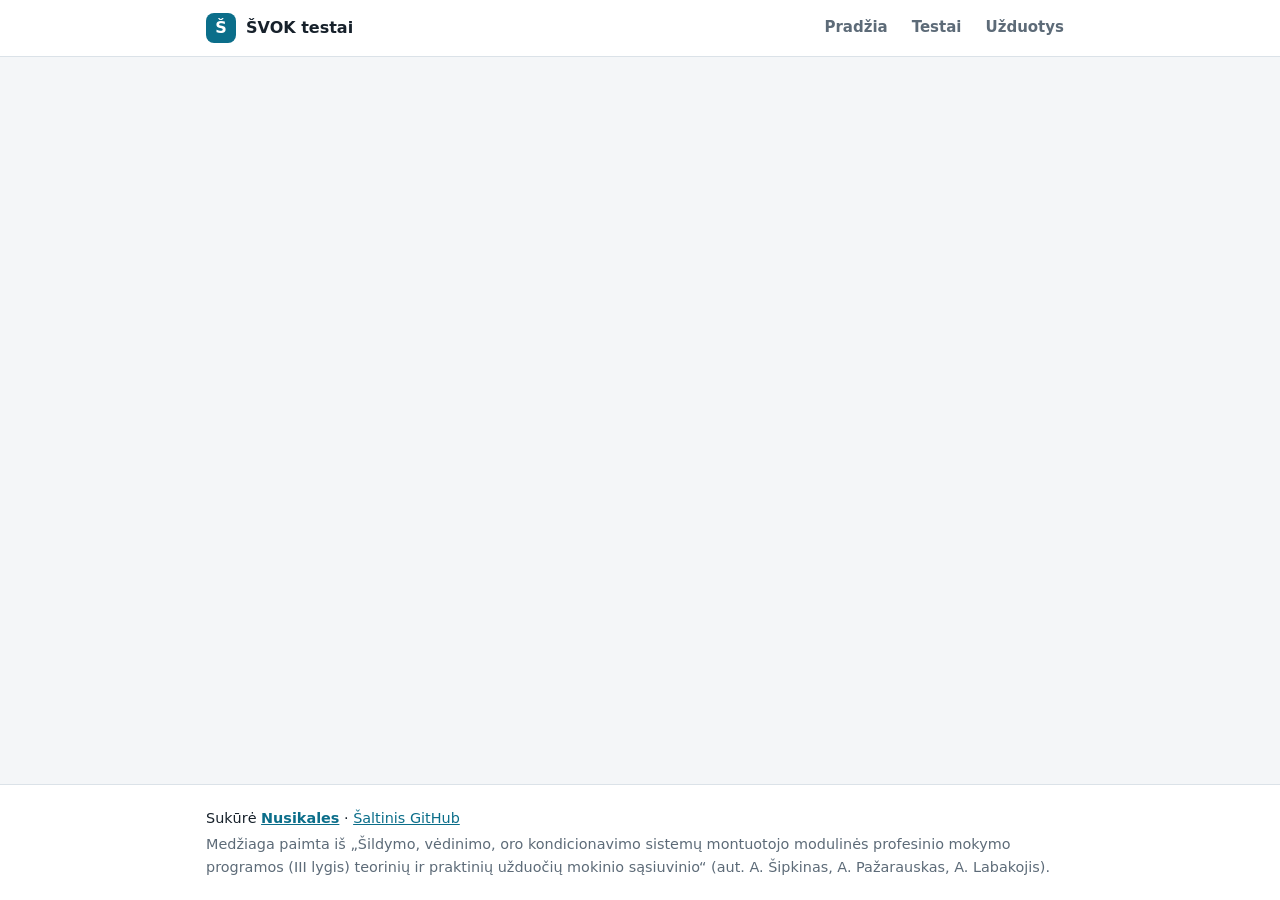
==== site/index.html @ 354e2d87 "Add ŠVOK exam prep site (tests and practice tasks) with GitHub Pages deploy Co-Authored-By: Claude O" ====
<!doctype html>
<html lang="lt">
<head>
<meta charset="utf-8">
<meta name="viewport" content="width=device-width, initial-scale=1">
<title>ŠVOK egzamino testai</title>
<meta name="description" content="ŠVOK sistemų montuotojo (III lygis) egzamino pasiruošimas: testai ir praktinės užduotys su atsakymais.">
<link rel="icon" href="data:image/svg+xml,%3Csvg xmlns='http://www.w3.org/2000/svg' viewBox='0 0 32 32'%3E%3Crect width='32' height='32' rx='7' fill='%230b6e8a'/%3E%3Ctext x='16' y='22' font-size='16' text-anchor='middle' fill='white' font-family='Arial' font-weight='700'%3EŠ%3C/text%3E%3C/svg%3E">
<link rel="stylesheet" href="style.css">
</head>
<body>
<header class="top">
  <div class="wrap top-in">
    <a class="brand" href="#/"><span class="logo">Š</span><span>ŠVOK testai</span></a>
    <nav>
      <a href="#/" data-nav="home">Pradžia</a>
      <a href="#/testai" data-nav="testai">Testai</a>
      <a href="#/uzduotys" data-nav="uzduotys">Užduotys</a>
    </nav>
  </div>
</header>
<main class="wrap" id="app"></main>
<footer class="foot">
  <div class="wrap">
    <p>Sukūrė <a href="https://github.com/nusikales" target="_blank" rel="noopener"><strong>Nusikales</strong></a> · <a href="https://github.com/nusikales/svok-testai" target="_blank" rel="noopener">Šaltinis GitHub</a></p>
    <p class="muted">Medžiaga paimta iš „Šildymo, vėdinimo, oro kondicionavimo sistemų montuotojo modulinės profesinio mokymo programos (III lygis) teorinių ir praktinių užduočių mokinio sąsiuvinio“ (aut. A. Šipkinas, A. Pažarauskas, A. Labakojis).</p>
  </div>
</footer>
<script src="data.js"></script>
<script src="app.js"></script>
</body>
</html>
---- site/style.css ----
:root{--bg:#f4f6f8;--card:#fff;--ink:#17212b;--muted:#5d6b78;--line:#dbe2e8;--brand:#0b6e8a;--brand2:#e9f4f7;--ok:#1d7a3e;--okbg:#e5f5ea;--bad:#b3261e;--badbg:#fbe9e7;--warn:#8a5a00}
@media (prefers-color-scheme:dark){:root{--bg:#0f1418;--card:#182027;--ink:#e6edf2;--muted:#94a3b0;--line:#2a3640;--brand:#4cb4d1;--brand2:#14303a;--ok:#5cc985;--okbg:#14301f;--bad:#ff8a80;--badbg:#3a1a18;--warn:#f0b54a}
 .content img{background:#fff;border-radius:4px}}
*{box-sizing:border-box}
html{-webkit-text-size-adjust:100%}
body{margin:0;background:var(--bg);color:var(--ink);font:16px/1.55 system-ui,-apple-system,"Segoe UI",Roboto,Arial,sans-serif;min-height:100vh;display:flex;flex-direction:column}
a{color:var(--brand)}
.wrap{max-width:900px;margin:0 auto;padding:0 16px;width:100%}
.top{background:var(--card);border-bottom:1px solid var(--line);position:sticky;top:0;z-index:5}
.top-in{display:flex;align-items:center;justify-content:space-between;gap:12px;height:56px}
.brand{display:flex;align-items:center;gap:10px;font-weight:700;text-decoration:none;color:var(--ink)}
.logo{width:30px;height:30px;border-radius:8px;background:var(--brand);color:#fff;display:grid;place-items:center;font-size:16px}
nav{display:flex;gap:4px}
nav a{text-decoration:none;color:var(--muted);padding:6px 10px;border-radius:8px;font-weight:600;font-size:15px}
nav a.on{background:var(--brand2);color:var(--brand)}
main{flex:1;padding-top:24px;padding-bottom:40px}
h1{font-size:1.6rem;line-height:1.25;margin:0 0 8px}
h2{font-size:1.2rem;margin:28px 0 10px}
.muted{color:var(--muted)}
.grid{display:grid;grid-template-columns:repeat(auto-fit,minmax(240px,1fr));gap:12px}
.card{background:var(--card);border:1px solid var(--line);border-radius:12px;padding:16px}
a.card{display:block;text-decoration:none;color:var(--ink);transition:border-color .15s}
a.card:hover{border-color:var(--brand)}
.card h3{margin:0 0 4px;font-size:1.05rem}
.stat{font-size:.85rem;color:var(--muted)}
.btn{appearance:none;border:1px solid var(--brand);background:var(--brand);color:#fff;font:inherit;font-weight:600;padding:10px 18px;border-radius:10px;cursor:pointer}
.btn.ghost{background:transparent;color:var(--brand)}
.btn:disabled{opacity:.45;cursor:default}
.row{display:flex;gap:10px;flex-wrap:wrap;align-items:center}
.bar{height:6px;background:var(--line);border-radius:3px;overflow:hidden;margin:10px 0 18px}
.bar i{display:block;height:100%;background:var(--brand)}
.q{font-size:1.1rem;font-weight:600;margin-bottom:14px}
.q p{margin:0 0 8px}
.opts{display:flex;flex-direction:column;gap:8px;margin-bottom:16px}
.opt{display:flex;gap:10px;align-items:flex-start;background:var(--card);border:1.5px solid var(--line);border-radius:10px;padding:12px 14px;cursor:pointer;text-align:left;font:inherit;color:inherit;width:100%}
.opt:hover{border-color:var(--brand)}
.opt .k{flex:none;width:26px;height:26px;border-radius:50%;border:1.5px solid var(--line);display:grid;place-items:center;font-weight:700;font-size:.85rem}
.opt.multi .k{border-radius:6px}
.opt.sel{border-color:var(--brand);background:var(--brand2)}
.opt.sel .k{background:var(--brand);border-color:var(--brand);color:#fff}
.opt.ok{border-color:var(--ok);background:var(--okbg)}
.opt.ok .k{background:var(--ok);border-color:var(--ok);color:#fff}
.opt.bad{border-color:var(--bad);background:var(--badbg)}
.opt.bad .k{background:var(--bad);border-color:var(--bad);color:#fff}
.opt p{margin:0}
.hint{font-size:.85rem;color:var(--warn);margin:-6px 0 10px}
.fb{padding:10px 14px;border-radius:10px;margin-bottom:14px;font-weight:600}
.fb.ok{background:var(--okbg);color:var(--ok)}.fb.bad{background:var(--badbg);color:var(--bad)}
.content img{max-width:100%;height:auto;max-height:360px}
.content table{border-collapse:collapse;width:100%;margin:8px 0;font-size:.92rem;font-weight:400}
.content td,.content th{border:1px solid var(--line);padding:6px 8px;vertical-align:top;text-align:left}
.content th img,.content td img{max-height:140px}
.tablewrap{overflow-x:auto}
.big{font-size:2.6rem;font-weight:800;margin:4px 0}
details.task{background:var(--card);border:1px solid var(--line);border-radius:12px;margin-bottom:10px}
details.task>summary{cursor:pointer;padding:14px 16px;font-weight:600;list-style:none;display:flex;gap:10px;align-items:center}
details.task>summary::-webkit-details-marker{display:none}
details.task>summary .n{flex:none;min-width:28px;height:28px;border-radius:8px;background:var(--brand2);color:var(--brand);display:grid;place-items:center;font-size:.85rem}
details.task.done>summary .n{background:var(--ok);color:#fff}
details.task .body{padding:0 16px 16px;border-top:1px solid var(--line)}
.ans{margin-top:14px;border-left:4px solid var(--ok);background:var(--okbg);padding:10px 14px;border-radius:0 10px 10px 0}
.ans h4{margin:0 0 6px;color:var(--ok)}
.review{border-top:1px solid var(--line);padding:14px 0}
.review .your{color:var(--bad)}.review .right{color:var(--ok)}
.chip{display:inline-block;font-size:.78rem;padding:2px 8px;border-radius:99px;background:var(--brand2);color:var(--brand);font-weight:600}
.foot{border-top:1px solid var(--line);background:var(--card);padding:18px 0;font-size:.9rem}
.foot p{margin:4px 0}
label.chk{display:inline-flex;gap:8px;align-items:center;cursor:pointer;font-size:.95rem}
@media (max-width:520px){h1{font-size:1.35rem}.brand span:last-child{display:none}nav a{padding:6px 8px}}
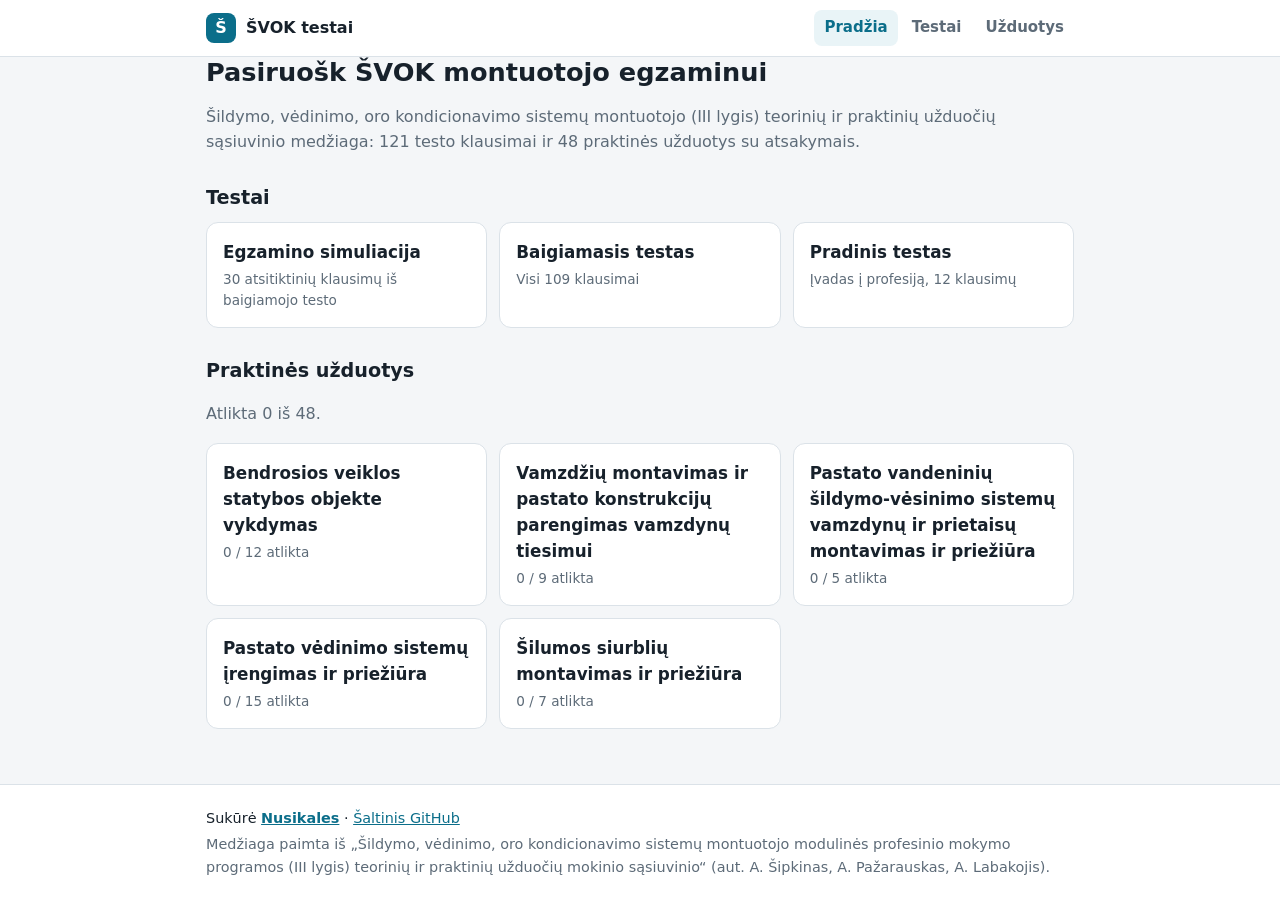
==== commit fde1f5d7: "Add missing quiz data and images, fix repo URL case Co-Authored-By: Claude Opus 5.5 <noreply@anthrop" ====
--- a/site/index.html
+++ b/site/index.html
@@ -22,7 +22,7 @@
 <main class="wrap" id="app"></main>
 <footer class="foot">
   <div class="wrap">
-    <p>Sukūrė <a href="https://github.com/nusikales" target="_blank" rel="noopener"><strong>Nusikales</strong></a> · <a href="https://github.com/nusikales/svok-testai" target="_blank" rel="noopener">Šaltinis GitHub</a></p>
+    <p>Sukūrė <a href="https://github.com/nusikales" target="_blank" rel="noopener"><strong>Nusikales</strong></a> · <a href="https://github.com/nusikales/Svok-testai" target="_blank" rel="noopener">Šaltinis GitHub</a></p>
     <p class="muted">Medžiaga paimta iš „Šildymo, vėdinimo, oro kondicionavimo sistemų montuotojo modulinės profesinio mokymo programos (III lygis) teorinių ir praktinių užduočių mokinio sąsiuvinio“ (aut. A. Šipkinas, A. Pažarauskas, A. Labakojis).</p>
   </div>
 </footer>
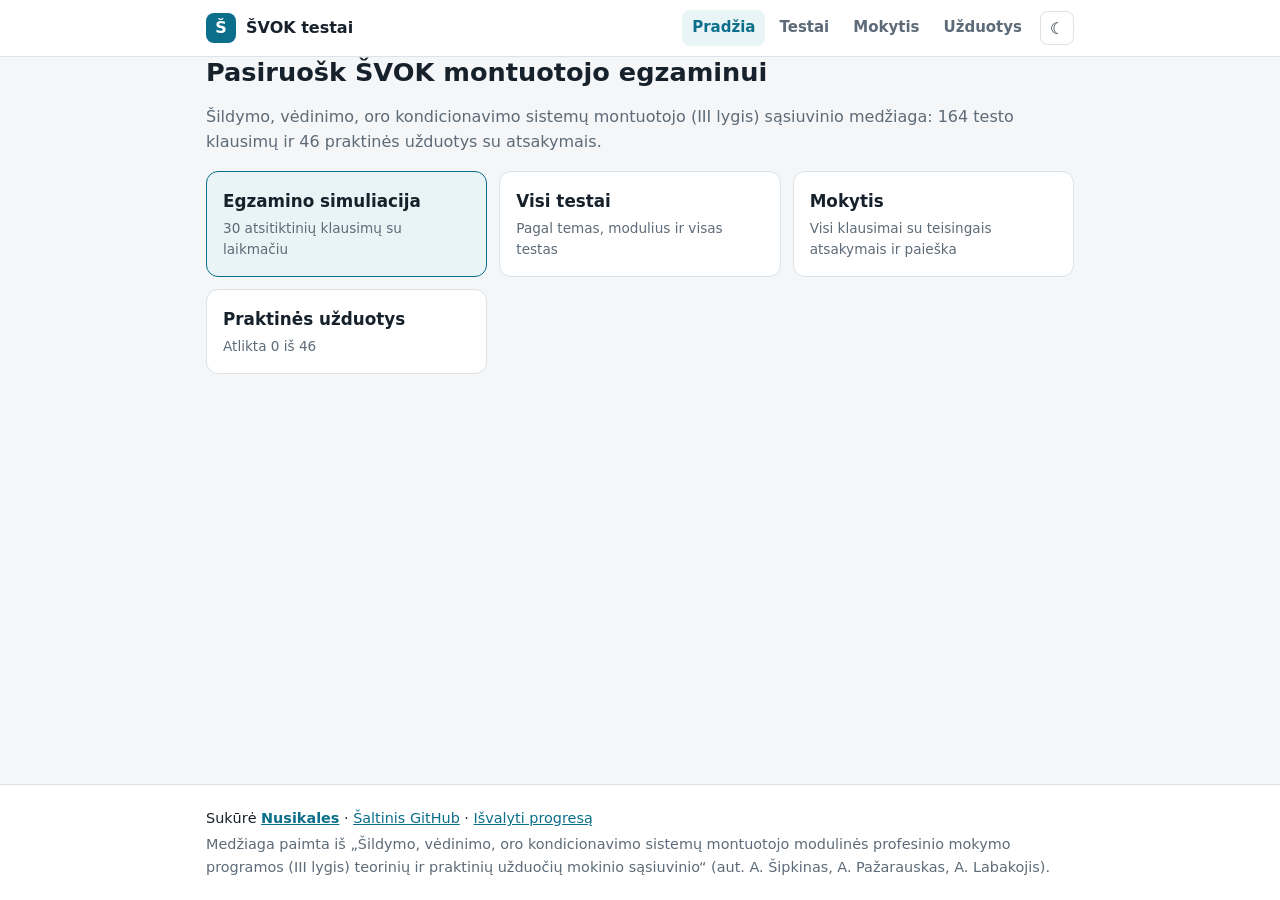
==== commit f37471ae: "Fix answer-key and option errors, add study mode, topic/module tests and QoL features Co-Authored-By" ====
--- a/site/index.html
+++ b/site/index.html
@@ -6,6 +6,7 @@
 <title>ŠVOK egzamino testai</title>
 <meta name="description" content="ŠVOK sistemų montuotojo (III lygis) egzamino pasiruošimas: testai ir praktinės užduotys su atsakymais.">
 <link rel="icon" href="data:image/svg+xml,%3Csvg xmlns='http://www.w3.org/2000/svg' viewBox='0 0 32 32'%3E%3Crect width='32' height='32' rx='7' fill='%230b6e8a'/%3E%3Ctext x='16' y='22' font-size='16' text-anchor='middle' fill='white' font-family='Arial' font-weight='700'%3EŠ%3C/text%3E%3C/svg%3E">
+<script>try{var t=JSON.parse(localStorage.getItem("svok_theme"));if(t)document.documentElement.setAttribute("data-theme",t)}catch(e){}</script>
 <link rel="stylesheet" href="style.css">
 </head>
 <body>
@@ -15,14 +16,16 @@
     <nav>
       <a href="#/" data-nav="home">Pradžia</a>
       <a href="#/testai" data-nav="testai">Testai</a>
+      <a href="#/mokytis" data-nav="mokytis">Mokytis</a>
       <a href="#/uzduotys" data-nav="uzduotys">Užduotys</a>
+      <button id="theme" class="iconbtn" aria-label="Keisti temą">☾</button>
     </nav>
   </div>
 </header>
 <main class="wrap" id="app"></main>
 <footer class="foot">
   <div class="wrap">
-    <p>Sukūrė <a href="https://github.com/nusikales" target="_blank" rel="noopener"><strong>Nusikales</strong></a> · <a href="https://github.com/nusikales/Svok-testai" target="_blank" rel="noopener">Šaltinis GitHub</a></p>
+    <p>Sukūrė <a href="https://github.com/nusikales" target="_blank" rel="noopener"><strong>Nusikales</strong></a> · <a href="https://github.com/nusikales/Svok-testai" target="_blank" rel="noopener">Šaltinis GitHub</a> · <a href="#" id="reset">Išvalyti progresą</a></p>
     <p class="muted">Medžiaga paimta iš „Šildymo, vėdinimo, oro kondicionavimo sistemų montuotojo modulinės profesinio mokymo programos (III lygis) teorinių ir praktinių užduočių mokinio sąsiuvinio“ (aut. A. Šipkinas, A. Pažarauskas, A. Labakojis).</p>
   </div>
 </footer>
--- a/site/style.css
+++ b/site/style.css
@@ -1,6 +1,8 @@
 :root{--bg:#f4f6f8;--card:#fff;--ink:#17212b;--muted:#5d6b78;--line:#dbe2e8;--brand:#0b6e8a;--brand2:#e9f4f7;--ok:#1d7a3e;--okbg:#e5f5ea;--bad:#b3261e;--badbg:#fbe9e7;--warn:#8a5a00}
-@media (prefers-color-scheme:dark){:root{--bg:#0f1418;--card:#182027;--ink:#e6edf2;--muted:#94a3b0;--line:#2a3640;--brand:#4cb4d1;--brand2:#14303a;--ok:#5cc985;--okbg:#14301f;--bad:#ff8a80;--badbg:#3a1a18;--warn:#f0b54a}
- .content img{background:#fff;border-radius:4px}}
+@media (prefers-color-scheme:dark){:root:not([data-theme="light"]){--bg:#0f1418;--card:#182027;--ink:#e6edf2;--muted:#94a3b0;--line:#2a3640;--brand:#4cb4d1;--brand2:#14303a;--ok:#5cc985;--okbg:#14301f;--bad:#ff8a80;--badbg:#3a1a18;--warn:#f0b54a}}
+:root[data-theme="dark"]{--bg:#0f1418;--card:#182027;--ink:#e6edf2;--muted:#94a3b0;--line:#2a3640;--brand:#4cb4d1;--brand2:#14303a;--ok:#5cc985;--okbg:#14301f;--bad:#ff8a80;--badbg:#3a1a18;--warn:#f0b54a}
+:root[data-theme="dark"] .content img{background:#fff;border-radius:4px}
+@media (prefers-color-scheme:dark){:root:not([data-theme="light"]) .content img{background:#fff;border-radius:4px}}
 *{box-sizing:border-box}
 html{-webkit-text-size-adjust:100%}
 body{margin:0;background:var(--bg);color:var(--ink);font:16px/1.55 system-ui,-apple-system,"Segoe UI",Roboto,Arial,sans-serif;min-height:100vh;display:flex;flex-direction:column}
@@ -67,3 +69,42 @@
 .foot p{margin:4px 0}
 label.chk{display:inline-flex;gap:8px;align-items:center;cursor:pointer;font-size:.95rem}
 @media (max-width:520px){h1{font-size:1.35rem}.brand span:last-child{display:none}nav a{padding:6px 8px}}
+
+nav{align-items:center}
+.iconbtn{appearance:none;border:1px solid var(--line);background:transparent;color:var(--ink);width:34px;height:34px;border-radius:8px;font-size:16px;cursor:pointer;margin-left:4px}
+.card.accent{border-color:var(--brand);background:var(--brand2)}
+.stats{display:grid;grid-template-columns:repeat(4,1fr);gap:8px;margin:16px 0}
+.stats div{background:var(--card);border:1px solid var(--line);border-radius:12px;padding:10px;text-align:center}
+.stats b{display:block;font-size:1.3rem}.stats span{font-size:.75rem;color:var(--muted)}
+.qhead{display:flex;gap:10px;align-items:flex-start}.qhead .q{flex:1}
+.flag{appearance:none;border:1px solid var(--line);background:var(--card);color:var(--muted);font-size:20px;width:40px;height:40px;border-radius:10px;cursor:pointer;flex:none}
+.flag.on{color:#e0a100;border-color:#e0a100}
+.opt:disabled{cursor:default;color:inherit;opacity:1}
+.note{background:var(--brand2);border-radius:10px;padding:10px 14px;margin:0 0 14px;font-size:.92rem}
+.src{margin-top:18px}
+.big.good{color:var(--ok)}.big.mid{color:var(--warn)}.big.low{color:var(--bad)}
+.ropts,.sopts{list-style:none;padding:0;margin:8px 0}
+.ropts li,.sopts li{padding:4px 8px;border-radius:6px;margin:2px 0}
+.ropts li.right,.sopts li.right{background:var(--okbg);color:var(--ok);font-weight:600}
+.ropts li.your{background:var(--badbg);color:var(--bad)}
+.ropts .content,.sopts .content{display:inline}
+.searchbar{display:flex;gap:12px;align-items:center;flex-wrap:wrap;position:sticky;top:56px;background:var(--bg);padding:8px 0;z-index:3}
+.searchbar input[type=search]{flex:1;min-width:200px;font:inherit;padding:10px 14px;border-radius:10px;border:1.5px solid var(--line);background:var(--card);color:var(--ink)}
+.searchbar input[type=search]:focus{outline:none;border-color:var(--brand)}
+.sq{background:var(--card);border:1px solid var(--line);border-radius:12px;padding:12px 14px;margin-bottom:10px}
+.sq .q2{font-weight:600}.sq .q2 p{display:inline;margin:0}.sq .num{color:var(--muted)}
+.hideans .sq:not(.reveal) .sopts li.right{background:transparent;color:inherit;font-weight:400}
+.hideans .sq{cursor:pointer}
+.hideans .sq:not(.reveal) .note{display:none}
+.btn.sm{padding:6px 12px;font-size:.9rem}
+.bar.sm{height:4px;margin:8px 0 0}
+.content img{cursor:zoom-in}
+.lightbox{position:fixed;inset:0;background:rgba(0,0,0,.85);z-index:50;display:flex;align-items:center;justify-content:center;padding:16px;cursor:zoom-out}
+.lightbox[hidden]{display:none}
+.lightbox img{max-width:100%;max-height:100%;background:#fff;border-radius:6px}
+.lightbox button{position:absolute;top:12px;right:12px;width:40px;height:40px;border-radius:50%;border:0;background:#fff;font-size:18px;cursor:pointer}
+.totop{position:fixed;right:16px;bottom:16px;width:44px;height:44px;border-radius:50%;border:1px solid var(--line);background:var(--card);color:var(--brand);font-size:20px;cursor:pointer;box-shadow:0 2px 8px rgba(0,0,0,.15);z-index:10}
+.totop[hidden]{display:none}
+[hidden]{display:none!important}
+@media (max-width:600px){nav a{padding:6px 6px;font-size:14px}.stats{grid-template-columns:repeat(2,1fr)}}
+@media (max-width:420px){nav a[data-nav="home"]{display:none}.top-in{gap:6px}}
